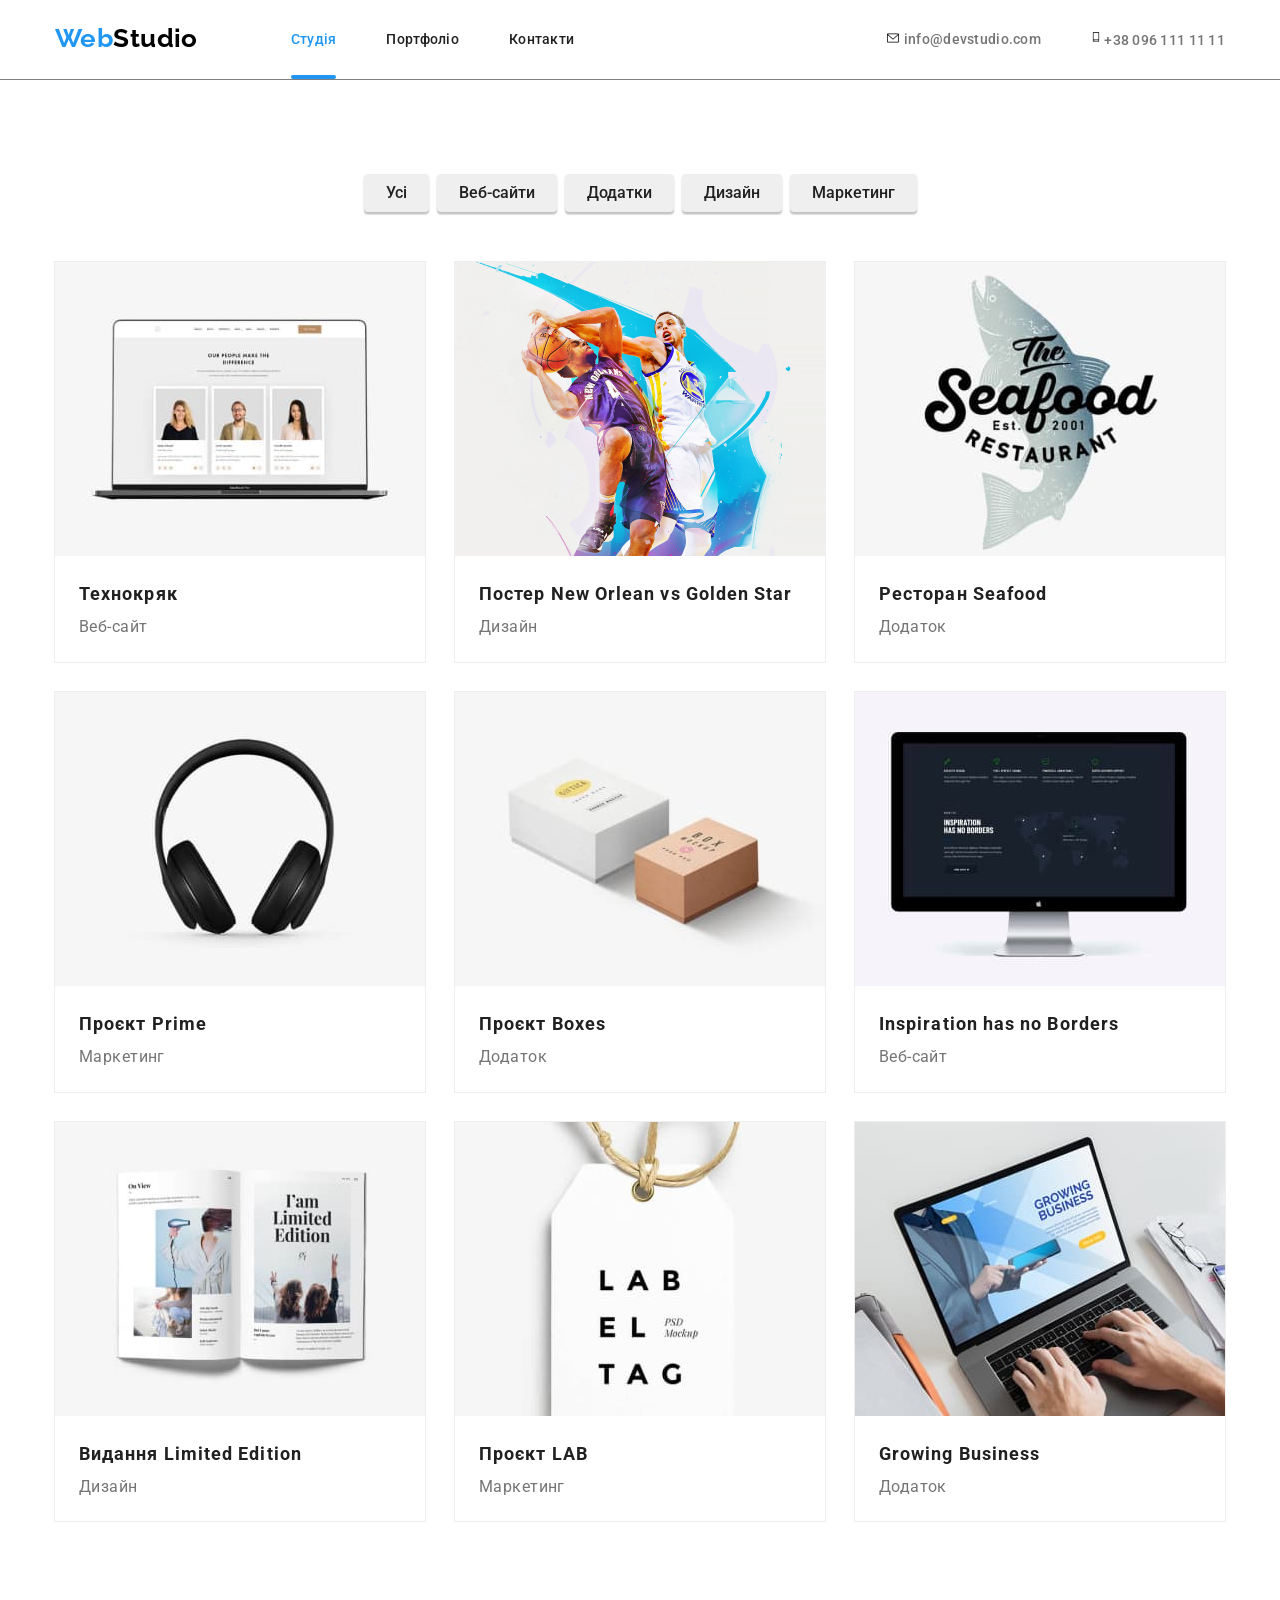
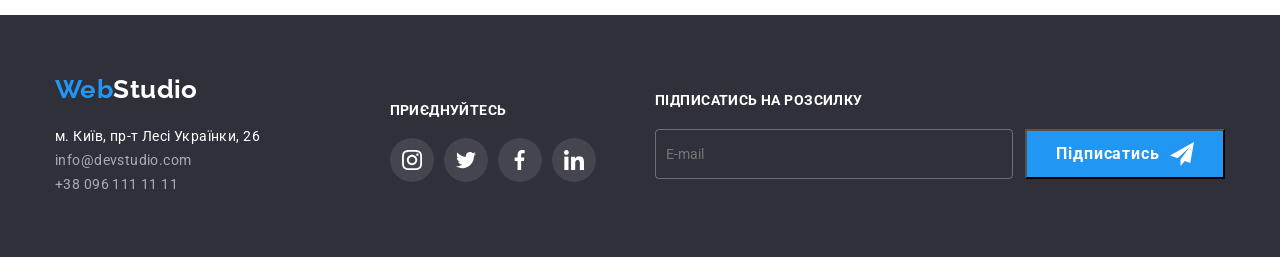
==== portfolio.html @ 10a31e35 "hw31" ====
<!DOCTYPE html>
<html lang="en">
  <head>
    <meta charset="UTF-8" />
    <meta name="viewport" content="width=device-width, initial-scale=1.0" />
    <title>Document</title>
    <link rel="preconnect" href="https://fonts.googleapis.com" />
    <link rel="preconnect" href="https://fonts.gstatic.com" crossorigin />
    <link
      href="https://fonts.googleapis.com/css2?family=Raleway:ital,wght@0,700;1,700&family=Roboto:wght@400;500;700;900&display=swap"
      rel="stylesheet"
    />
    <link
      rel="stylesheet"
      href="https://cdnjs.cloudflare.com/ajax/libs/modern-normalize/3.0.0/modern-normalize.min.css"
      integrity="sha512-3axTZ/bKFZH5/qLFTl4U+mDbBDFW+5QO5L7D1HnOhlhJbcNDIVJxoNm6It77g0eUdzfKZlHirayqRC2qJaAOJw=="
      crossorigin="anonymous"
      referrerpolicy="no-referrer"
    />
    <!-- <link rel="stylesheet" href="./css/style.css" /> -->
     <link rel="stylesheet" href=".//css/main.css"  >
  </head>
  <body>
    <header class="header">
      <div class="container header-position">
        <a class="logo" href="/">
          Web<span class="header-studio">Studio</span>
        </a>
        <nav class="nav">
          <ul class="menu">
            <li class="menu-item animate__animated animate__backInDown">
              <a class="menu-link menu-link-current" href="#" >Студія</a>
            </li>
            <li class="menu-item animate__animated animate__backInDown animate__delay-1s">
              <a class="menu-link" href="./portfolio.html">Портфоліо</a>
            </li>
            <li class="menu-item animate__animated animate__backInDown animate__delay-2s">
              <a class="menu-link" href="#">Контакти</a>
            </li>
          </ul>
        </nav>
        <ul class="contacts">
          <li class="contacts-item">
            <a class="contacts-link" href="mailto:info@devstudio.com">
              <svg class="svg-icons1" width="16" height="12">
                <use href="./icons/symbol-defs.svg#icon-envelope"></use>
              </svg>
              info@devstudio.com</a
            >
          </li>
          <li class="contacts-item">
            <a class="contacts-link" href="tel:380961111111">
              <svg class="svg-icons2" width="10" height="16">
                <use href="./icons/symbol-defs.svg#icon-smartphone"></use>
              </svg>
              +38 096 111 11 11</a
            >
          </li>
        </ul>
      </div>
    </header>
    <main>
      <section class="portfolio-hero">
        <h2 class="portfolio-hero-title">наші проекти</h2>
        <div class="container">
          <ul class="filter-list">
            <li class="filter-item">
              <button class="filter-button" type="button">Усі</button>
            </li>
            <li class="filter-item">
              <button class="filter-button" type="button">Веб-сайти</button>
            </li>
            <li class="filter-item">
              <button class="filter-button" type="button">Додатки</button>
            </li>
            <li class="filter-item">
              <button class="filter-button" type="button">Дизайн</button>
            </li>
            <li class="filter-item">
              <button class="filter-button" type="button">Маркетинг</button>
            </li>
          </ul>

          <ul class="galary">
            <li class="galary-item">
              <div class="image-box">
              <img
                class="image"
                src="./images/portfolio/nout.jpg"
                alt="ноутбук"/>
                <p class="image-description">Ресурс пропонує комплексні пропозиції з різним рівнем функціоналу та сервісів. Все це дозволить відвідувачу отримати вичерпні відомості про компанію чи приватну особу.</p>
              </div>
              <h3 class="galary-name">Технокряк</h3>
              <p class="galary-text">Веб-сайт</p>
            </li>
            <li class="galary-item">

             <div class="image-box">
              <img
                class="image"
                src="./images/portfolio/bascetball.jpg"
                alt="2 людини грають в баскетбол"/>
                 <p class="image-description">Ресурс пропонує комплексні пропозиції з різним рівнем функціоналу та сервісів. Все це дозволить відвідувачу отримати вичерпні відомості про компанію чи приватну особу.</p>
              </div>
              <h3 class="galary-name">Постер New Orlean vs Golden Star</h3>
              <p class="galary-text">Дизайн</p>
            </li>

            <li class="galary-item">
              <div class="image-box">
              <img
                class="image"
                src="./images/portfolio/seafood.jpg"
                alt="логотип ресторану море-продуктів"/>
                 <p class="image-description">Ресурс пропонує комплексні пропозиції з різним рівнем функціоналу та сервісів. Все це дозволить відвідувачу отримати вичерпні відомості про компанію чи приватну особу.</p>
                 </div>
              <h3 class="galary-name">Ресторан Seafood</h3>
              <p class="galary-text">Додаток</p>
            </li>
            <li class="galary-item">
              <div class="image-box">
              <img
                class="image"
                src="./images/portfolio/headfonse.jpg"
                alt="зображення навушників"/>
                 <p class="image-description">Ресурс пропонує комплексні пропозиції з різним рівнем функціоналу та сервісів. Все це дозволить відвідувачу отримати вичерпні відомості про компанію чи приватну особу.</p>
                 </div>
              <h3 class="galary-name">Проєкт Prime</h3>
              <p class="galary-text">Маркетинг</p>
            </li>

            <li class="galary-item">
              <div class="image-box">
              <img
                class="image"
                src="./images/portfolio/boxes.jpg"
                alt="зображення 2 коробок на столі mockup"/>
                 <p class="image-description">Ресурс пропонує комплексні пропозиції з різним рівнем функціоналу та сервісів. Все це дозволить відвідувачу отримати вичерпні відомості про компанію чи приватну особу.</p>
                 </div>
              <h3 class="galary-name">Проєкт Boxes</h3>
              <p class="galary-text">Додаток</p>
            </li>
            <li class="galary-item">
              <div class="image-box">
              <img
                class="image"
                src="./images/portfolio/monitor.jpg"
                alt="монітор від компаній apple"/>
                 <p class="image-description">Ресурс пропонує комплексні пропозиції з різним рівнем функціоналу та сервісів. Все це дозволить відвідувачу отримати вичерпні відомості про компанію чи приватну особу.</p>
                 </div>
              <h3 class="galary-name">Inspiration has no Borders</h3>
              <p class="galary-text">Веб-сайт</p>
            </li>

            <li class="galary-item">
              <div class="image-box">
              <img
                class="image"
                src="./images/portfolio/magazen.jpg"
                alt="журнал"/>
                 <p class="image-description">Ресурс пропонує комплексні пропозиції з різним рівнем функціоналу та сервісів. Все це дозволить відвідувачу отримати вичерпні відомості про компанію чи приватну особу.</p>
                </div>
              <h3 class="galary-name">Видання Limited Edition</h3>
              <p class="galary-text">Дизайн</p>
            </li>

            <li class="galary-item">
              <div class="image-box">
              <img
                class="image"
                src="./images/portfolio/label.jpg"
                alt="карточка"/>
                 <p class="image-description">Ресурс пропонує комплексні пропозиції з різним рівнем функціоналу та сервісів. Все це дозволить відвідувачу отримати вичерпні відомості про компанію чи приватну особу.</p>
                 </div>
              <h3 class="galary-name">Проєкт LAB</h3>
              <p class="galary-text">Маркетинг</p>
            </li>

            <li class="galary-item">
              <div class="image-box">
              <img
                class="image"
                src="./images/portfolio/laptop.jpg"
                alt="людина сидить за ноудбуком"/>
                 <p class="image-description">Ресурс пропонує комплексні пропозиції з різним рівнем функціоналу та сервісів. Все це дозволить відвідувачу отримати вичерпні відомості про компанію чи приватну особу.</p>
                </div>
              <h3 class="galary-name">Growing Business</h3>
              <p class="galary-text">Додаток</p>
            </li>
          </ul>
        </div>
      </section>
    </main>
    <footer class="footer">
      <div class="container footer-position">
        <div class="footer-contacts">
          <a class="logo-footer" href="/"
            >Web<span class="footer-studio">Studio</span></a
          >
          <address class="address">
            <p class="location">м. Київ, пр-т Лесі Українки, 26</p>
            <ul class="footers-contacts">
              <li class="footers-contacts-item">
                <a
                  class="footers-contacts-link"
                  href="mailto:info@devstudio.com"
                  >info@devstudio.com</a
                >
              </li>
              <li class="footers-contacts-item">
                <a class="footers-contacts-link" href="tel:380961111111"
                  >+38 096 111 11 11</a
                >
              </li>
            </ul>
          </address>
          
        </div>
        <div class="footer-socials">
          <h2 class="footer-socials-title">приєднуйтесь</h2>
          <ul class="footer-socials-list">
            <li class="footer-social-item">
              <a class="footer-social-link" href="">
                <svg class="footer-social-icon" width="20" height="20">
                  <use href="./icons/symbol-defs.svg#icon-instagram"></use>
                </svg>
              </a>
            </li>
            <li class="footer-social-item">
              <a class="footer-social-link" href="">
                <svg class="footer-social-icon" width="20" height="20">
                  <use href="./icons/symbol-defs.svg#icon-twitter"></use>
                </svg>
              </a>
            </li>
            <li class="footer-social-item">
              <a class="footer-social-link" href="">
                <svg class="footer-social-icon" width="20" height="20">
                  <use href="./icons/symbol-defs.svg#icon-facebook"></use>
                </svg>
              </a>
            </li>
            <li class="footer-social-item">
              <a class="footer-social-link" href="">
                <svg class="footer-social-icon" width="20" height="20">
                  <use href="./icons/symbol-defs.svg#icon-linkedin"></use>
                </svg>
              </a>
            </li>
          </ul>
         
        </div>
        <div class="footer-email">
          <h2 class="emailsreceivetitle">Підписатись на розсилку</h2>
          <form class="footer-form" action="">
            <input class="emails" type="email" placeholder="E-mail">
            <button class="footer-button" type="button">
              Підписатись 
              <svg class="footer-email-icon" width="24" height="24">
                <use href="./icons/symbol-defs.svg#icon-telegram"></use>
              </svg>
            </button>
          </form>
      </div>
    </div>
    </footer>
  </body>
</html>
---- css/main.css ----
a {
  text-decoration: none;
}

ul {
  margin: 0;
  padding: 0;
  list-style: none;
}

h1,
h2,
h3,
h4,
h5,
h6,
p {
  margin: 0;
}

img {
  max-width: 100%;
  display: block;
  height: auto;
}

body {
  font-family: "Roboto", sans-serif;
  font-weight: 400;
  font-size: 14px;
  letter-spacing: 0.03em;
}

.container {
  width: 1200px;
  margin-left: auto;
  margin-right: auto;
  padding-left: 15px;
  padding-right: 15px;
}

.header {
  padding-top: 24px;
  padding-bottom: 25px;
  border-bottom: 1px solid grey;
}

.header-position {
  display: flex;
  align-items: center;
}

.header-studio {
  color: #000000;
}

.menu {
  display: flex;
  flex-wrap: wrap;
  align-content: space-between;
  margin-left: 93px;
  -moz-column-gap: 50px;
       column-gap: 50px;
}

.menu-link {
  font-weight: 500;
  letter-spacing: 0.02em;
  color: #212121;
}

.menu-link-current {
  color: #2196f3;
  position: relative;
}

.menu-link-current::after {
  position: absolute;
  display: block;
  content: "";
  width: 100%;
  height: 4px;
  border-radius: 2px;
  background: #2196f3;
  bottom: -32px;
}

.contacts {
  display: flex;
  margin-left: auto;
  -moz-column-gap: 50px;
       column-gap: 50px;
  align-items: center;
}

.contacts-link {
  font-weight: 500;
  letter-spacing: 0.02em;
  color: #757575;
  transition: color 250ms cubic-bezier(0.4, 0, 0.2, 1);
}

.contacts-link:hover {
  color: #2196f3;
}

.contacts-link:hover .svg-icons1,
.contacts-link:hover .svg-icons2 {
  fill: #2196f3;
}

.logo {
  font-family: "Raleway", sans-serif;
  font-weight: 700;
  font-size: 26px;
  color: #2196f3;
}

.hero {
  padding-top: 200px;
  padding-bottom: 200px;
  background-color: #2f303a;
  background-image: url("../images/ImgOverlay.png"), url("../images/Img(2).jpg");
  background-repeat: no-repeat;
  background-position: center;
  max-width: 1600px;
  margin: 0 auto;
}

.hero-title {
  font-weight: 900;
  font-size: 44px;
  line-height: 1.36;
  letter-spacing: 0.06em;
  text-transform: uppercase;
  text-align: center;
  color: #ffffff;
  width: 696px;
  margin: 0 auto;
  margin-bottom: 30px;
}

.button {
  font-weight: 700;
  font-size: 16px;
  line-height: 1.87;
  letter-spacing: 0.06em;
  text-align: center;
  color: #fff;
  margin: 0 auto;
  display: block;
  background-color: #2196f3;
  padding: 10px 32px;
  border-radius: 4px;
}

.features {
  padding-bottom: 94px;
  padding-top: 94px;
}

.features-list {
  display: flex;
  -moz-column-gap: 30px;
       column-gap: 30px;
}

.features-title {
  display: none;
}

.features-icon {
  width: 270px;
  height: 120px;
  background-color: #f5f4fa;
  margin-bottom: 30px;
  display: flex;
  justify-content: center;
  align-items: center;
}

.features-item-name {
  font-weight: 700;
  text-transform: uppercase;
  color: #212121;
  margin-bottom: 10px;
}

.features-item-text {
  line-height: 1.71;
  color: #757575;
}

.services {
  padding-bottom: 94px;
}

.section-title {
  font-weight: 700;
  font-size: 36px;
  text-align: center;
  color: #212121;
  margin-bottom: 50px;
}

.services-list {
  display: flex;
  -moz-column-gap: 30px;
       column-gap: 30px;
  list-style: none;
  padding: 0;
}

.services-item {
  position: relative;
  flex: 1;
}

.image-caption {
  position: absolute;
  bottom: 0;
  left: 0;
  width: 100%;
  padding: 27px 0;
  background-color: rgba(47, 48, 58, 0.8);
  color: white;
  text-align: center;
  font-weight: 700;
  font-size: 14px;
  line-height: 1.14;
  letter-spacing: 0.03em;
  text-transform: uppercase;
}

.team {
  padding-top: 94px;
  padding-bottom: 94px;
  background-color: #f5f4fa;
}

.section-title {
  padding-bottom: 50px;
}

.team-list {
  display: flex;
  -moz-column-gap: 30px;
       column-gap: 30px;
}

.team-member {
  font-weight: 500;
  font-size: 16px;
  text-align: center;
  color: #212121;
  margin-bottom: 10px;
}

.team-position {
  font-size: 16px;
  text-align: center;
  color: #757575;
}

.social-list {
  display: flex;
  justify-content: center;
  align-items: center;
  margin-top: 28px;
  -moz-column-gap: 12px;
       column-gap: 12px;
}

.social-link {
  display: flex;
  width: 44px;
  height: 44px;
  border-radius: 50%;
  align-items: center;
  justify-content: center;
  transition: background-color 250ms cubic-bezier(0.4, 0, 0.2, 1);
}

.social-link:hover {
  background-color: #2196f3;
}

.social-link:hover .social-icon {
  fill: #ffffff;
}

.social-icon {
  fill: #afb1b8;
}

.team-member-content {
  padding-top: 30px;
  padding-bottom: 30px;
  text-align: center;
  box-shadow: 0 2px 1px 0 rgba(0, 0, 0, 0.2), 0 1px 1px 0 rgba(0, 0, 0, 0.14), 0 1px 3px 0 rgba(0, 0, 0, 0.12);
}

backdrop {
  position: fixed;
  top: 0;
  bottom: 0;
  right: 0;
  left: 0;
  background: rgba(0, 0, 0, 0.2);
}

.backdrop.is-hidden {
  opacity: 0;
  pointer-events: none;
  transition: transform 250ms cubic-bezier(0.4, 0, 0.2, 1);
}

.backdrop.is-hidden .modal {
  transform: translate(-50%, -50%) scale(0.5);
}

.modal {
  position: absolute;
  transform: translate(-50%, -50%) scale(1);
  z-index: 10;
  left: 50%;
  top: 50%;
  width: 528px;
  overflow: auto;
  background-color: rgba(0, 0, 0, 0.5);
  transition-property: transform;
  transition-duration: 250ms;
  transition-timing-function: cubic-bezier(0.4, 0, 0.2, 1);
}

.modal-content {
  background-color: #fff;
  padding: 40px;
  border-radius: 8px;
  width: 528px;
  position: relative;
}

.modal-close-btn {
  position: absolute;
  right: 15px;
  top: 10px;
  font-size: 24px;
  cursor: pointer;
  width: 30px;
  height: 30px;
  border: 1px solid rgba(0, 0, 0, 0.1);
  border-radius: 50%;
  background-color: transparent;
  transition: color 250ms cubic-bezier(0.4, 0, 0.2, 1);
}

.modal-close-btn:hover .close {
  color: #2196f3;
}

.modal-text {
  font-family: "Roboto", sans-serif;
  font-weight: 700;
  font-size: 20px;
  letter-spacing: 0.03em;
  text-align: center;
  color: #212121;
  margin-top: 12px;
}

.modal-form {
  margin-top: 12px;
}

.label {
  font-family: "Roboto", sans-serif;
  font-weight: 400;
  font-size: 12px;
  letter-spacing: 0.01em;
  color: #757575;
}

.modal-pl {
  display: flex;
}

.imput {
  margin-top: 4px;
}

.textarea {
  resize: none;
  height: 120px;
}

input,
textarea {
  width: 100%;
  padding: 10px;
  margin-top: 6px;
  margin-bottom: 15px;
  border: 1px solid #ccc;
  border-radius: 4px;
  transition: border-color 250ms cubic-bezier(0.4, 0, 0.2, 1);
}

.input:hover,
.textarea:hover {
  border-color: #2196f3;
}

.input-checkbox {
  width: 16px;
  height: 15px;
}

label {
  font-weight: bold;
}

.checkbox {
  font-size: 14px;
  font-weight: 400px;
}

.checkbox #main-text-checkbox {
  width: 400px;
  white-space: nowrap;
  font-family: "Roboto", sans-serif;
  font-weight: 400;
  font-size: 14px;
  line-height: 171%;
  letter-spacing: 0.03em;
  color: #757575;
}

.checkbox #secondary-text-checkbox {
  text-decoration: underline;
  -webkit-text-decoration-skip-ink: none;
          text-decoration-skip-ink: none;
  color: #2196f3;
}

.checkbox input {
  margin-right: 8px;
}

.button-modal {
  display: block;
  width: 200px;
  height: 50px;
  background-color: #2196f3;
  color: white;
  padding: 10px 0;
  border: none;
  border-radius: 4px;
  cursor: pointer;
  margin: 0 auto;
  font-family: "Roboto", sans-serif;
  font-weight: 700;
  font-size: 16px;
  line-height: 1.87;
  letter-spacing: 0.06em;
  text-align: center;
}

button[type=submit] {
  transition: background-color 250ms cubic-bezier(0.4, 0, 0.2, 1);
}

button[type=submit]:hover {
  background-color: #1976d2;
}

.inputwrap,
.phonewrap,
.emailwrap {
  position: relative;
}

.inputwrap:hover .icons {
  fill: #2196f3;
}

.phonewrap:hover .icons-phone {
  fill: #2196f3;
}

.emailwrap:hover .icons-email {
  fill: #2196f3;
}

.icons {
  width: 12px;
  height: 12px;
  fill: black;
  position: absolute;
  top: 36px;
  left: 8px;
}

.icons-phone {
  width: 13px;
  height: 13px;
  fill: black;
  position: absolute;
  top: 36px;
  left: 8px;
}

.icons-email {
  width: 13px;
  height: 13px;
  fill: black;
  position: absolute;
  top: 36px;
  left: 8px;
}

.portfolio-hero {
  padding-top: 94px;
  padding-bottom: 94px;
}

.portfolio-hero-title {
  display: none;
}

.filter-list {
  display: flex;
  -moz-column-gap: 8px;
       column-gap: 8px;
  justify-content: center;
  margin-bottom: 50px;
}

.filter-button {
  font-family: "Roboto", sans-serif;
  font-weight: 500;
  font-size: 16px;
  line-height: 1.62;
  text-align: center;
  color: #212121;
  border: none;
  padding: 6px 22px;
  border-radius: 4px;
  box-shadow: 0 2px 2px 0 rgba(0, 0, 0, 0.12), 0 1px 2px 0 rgba(0, 0, 0, 0.08), 0 3px 1px 0 rgba(0, 0, 0, 0.1);
  transition: background-color color 250ms cubic-bezier(0.4, 0, 0.2, 1);
}

.filter-button:hover {
  background-color: #2196f3;
  color: #fff;
}

.galary {
  display: flex;
  -moz-column-gap: 30px;
       column-gap: 30px;
  flex-wrap: wrap;
  row-gap: 30px;
}

.image-box {
  position: relative;
  overflow: hidden;
}

.image-box:hover .image-description {
  transform: translateY(0%);
}

.image-description {
  position: absolute;
  top: 0;
  left: 0;
  width: 100%;
  height: 100%;
  background: rgba(33, 150, 243, 0.9);
  padding: 64px 25px;
  font-weight: 400;
  font-size: 18px;
  line-height: 1.56;
  letter-spacing: 0.03em;
  color: #fff;
  transform: translateY(100%);
  transition: transform 250ms cubic-bezier(0.4, 0, 0.2, 1);
}

.galary-name {
  font-family: "Roboto", sans-serif;
  font-weight: 700;
  font-size: 18px;
  line-height: 2;
  letter-spacing: 0.06em;
  color: #212121;
  margin-top: 20px;
  margin-left: 24px;
  margin-right: 24px;
}

.galary-text {
  font-family: "Roboto", sans-serif;
  font-size: 16px;
  line-height: 1.87;
  color: #757575;
  margin-left: 24px;
  margin-right: 24px;
  margin-bottom: 20px;
}

.galary-item {
  outline: 1px solid #eeeeee;
  flex-basis: calc((100% - 60px) / 3);
  transition: box-shadow 250ms cubic-bezier(0.4, 0, 0.2, 1);
}

.galary-item:hover {
  box-shadow: 1px 4px 6px 0 rgba(0, 0, 0, 0.16), 0 4px 4px 0 rgba(0, 0, 0, 0.06), 0 1px 1px 0 rgba(0, 0, 0, 0.12);
}

.receiver-message {
  right: 10;
  position: absolute;
}

.emailsreceivetitle {
  color: white;
  font-weight: 700;
  font-size: 14px;
  line-height: 1.14;
  letter-spacing: 0.03em;
  text-transform: uppercase;
  margin-bottom: 20px;
}

.footer-form {
  display: flex;
  align-items: center;
}

.emails {
  display: block;
  width: 358px;
  height: 50px;
  margin: 0;
  background-color: transparent;
  border: 1px solid rgba(255, 255, 255, 0.3);
  border-radius: 4px;
}

.footer-button {
  display: flex;
  align-items: center;
  justify-content: center;
  -moz-column-gap: 10px;
       column-gap: 10px;
  width: 200px;
  height: 50px;
  margin-left: 12px;
  background-color: #2196f3;
  color: #ffffff;
  font-family: "Roboto", sans-serif;
  font-weight: 700;
  font-size: 16px;
  line-height: 187%;
  letter-spacing: 0.06em;
  text-align: center;
  color: #fff;
}

.footer-email-icon {
  fill: #ffffff;
}

.footer-studio {
  color: #ffffff;
}

.address {
  font-style: normal;
}

.footer {
  background-color: #2f303a;
  padding-top: 60px;
  padding-bottom: 60px;
}

.logo-footer {
  display: block;
  font-family: "Raleway", sans-serif;
  font-weight: 700;
  font-size: 26px;
  color: #2196f3;
  margin-bottom: 20px;
}

.footer-position {
  display: flex;
  align-items: center;
  justify-content: space-between;
}

.footer-socials {
  margin-left: 70px;
  margin-top: 12px;
}

.footer-socials-title {
  margin-bottom: 20px;
  color: #ffffff;
  text-transform: uppercase;
  font-size: 14px;
}

.footer-socials-list {
  display: flex;
  -moz-column-gap: 10px;
       column-gap: 10px;
}

.footer-social-link {
  display: flex;
  width: 44px;
  height: 44px;
  background-color: rgba(255, 255, 255, 0.1);
  border-radius: 50%;
  align-items: center;
  justify-content: center;
  transition: background-color 250ms cubic-bezier(0.4, 0, 0.2, 1);
}

.footer-social-link:hover {
  background-color: #2196f3;
}

.footer-social-icon {
  fill: #ffffff;
}

.location {
  line-height: 1.71;
  color: #fff;
}

.footers-contacts-link {
  line-height: 1.71;
  color: rgba(255, 255, 255, 0.6);
}/*# sourceMappingURL=main.css.map */
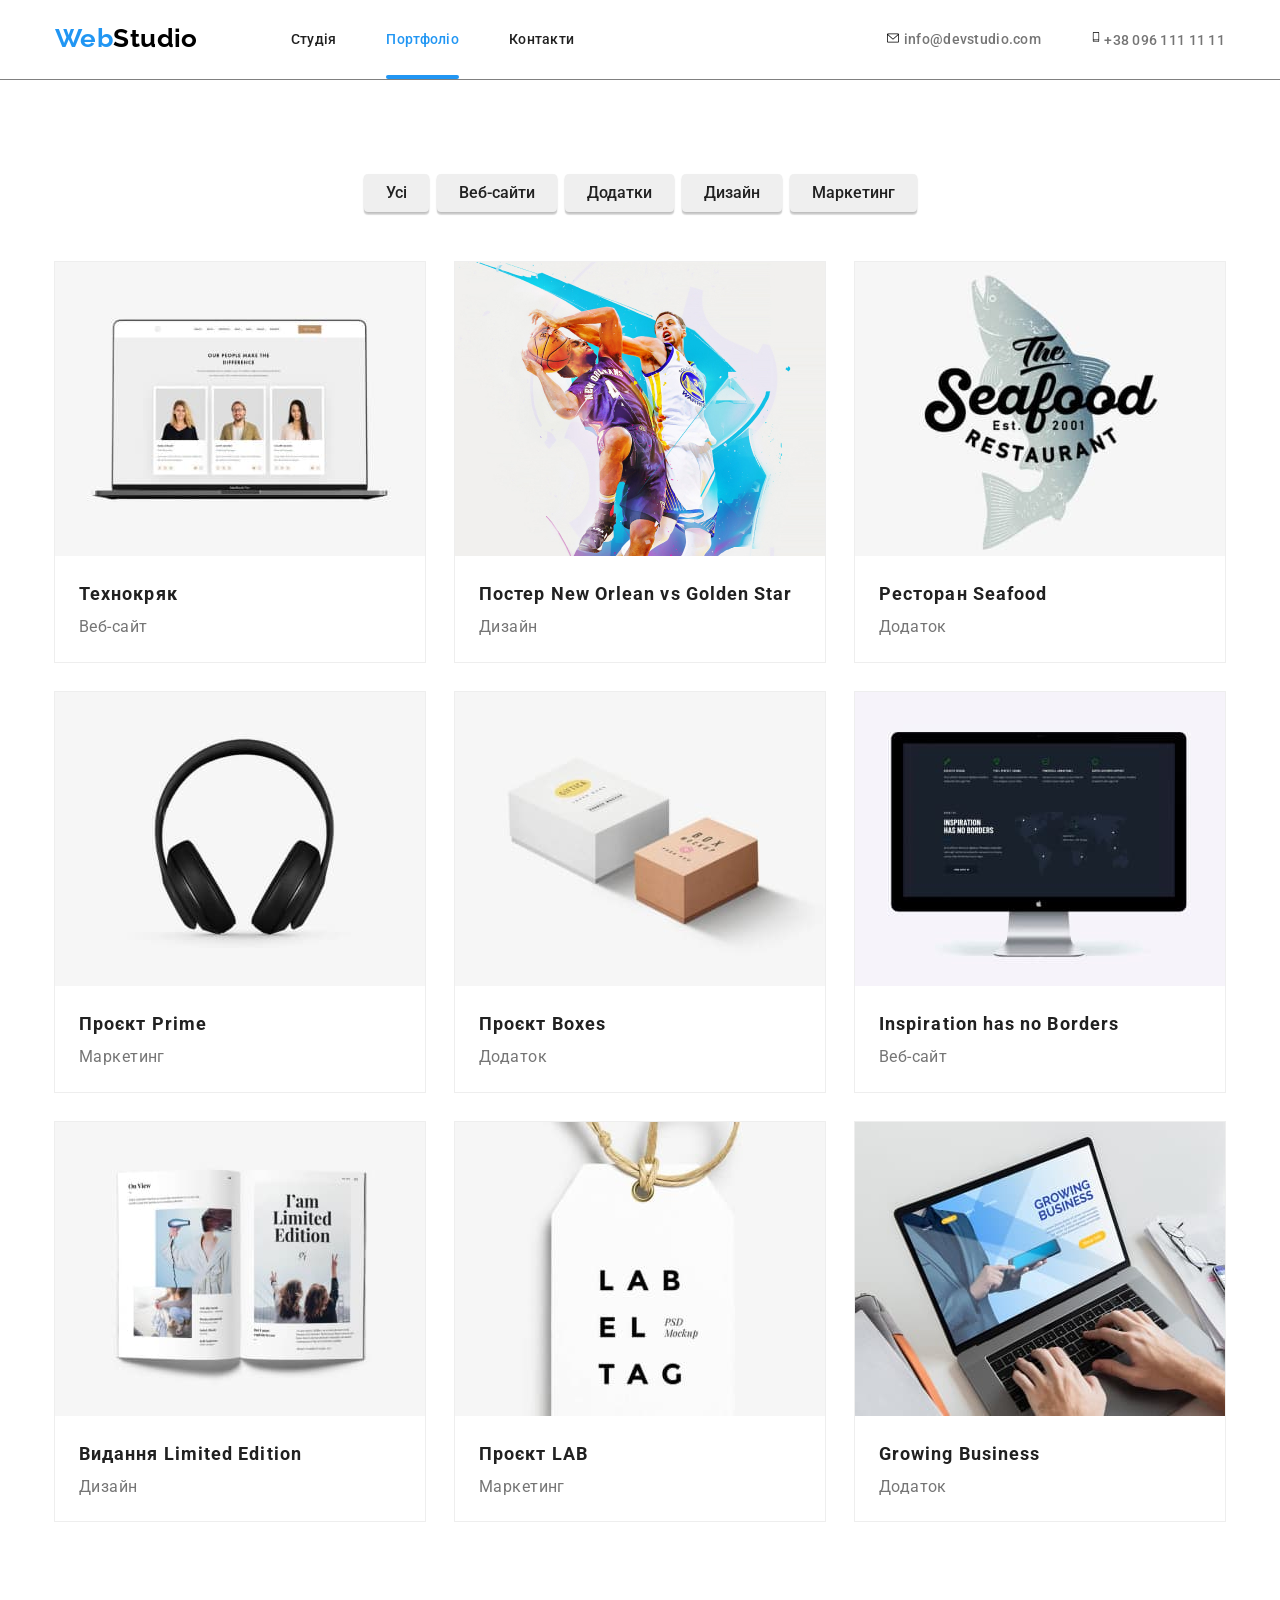
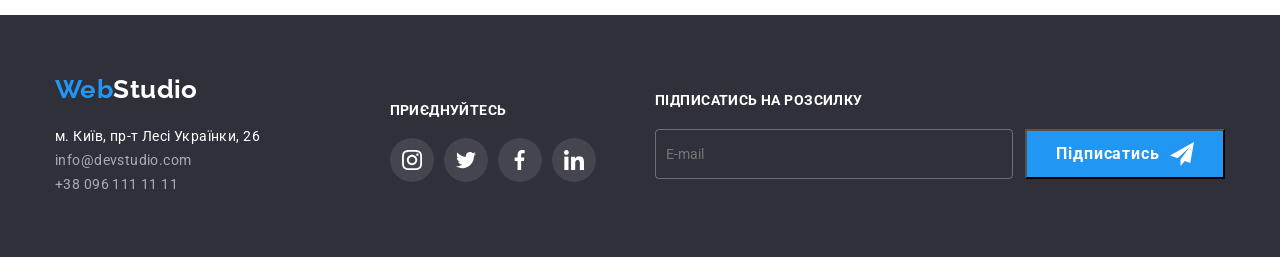
==== commit 69ca2ff3: "hw31rrr" ====
--- a/portfolio.html
+++ b/portfolio.html
@@ -29,10 +29,10 @@
         <nav class="nav">
           <ul class="menu">
             <li class="menu-item animate__animated animate__backInDown">
-              <a class="menu-link menu-link-current" href="#" >Студія</a>
+              <a class="menu-link " href="#" >Студія</a>
             </li>
             <li class="menu-item animate__animated animate__backInDown animate__delay-1s">
-              <a class="menu-link" href="./portfolio.html">Портфоліо</a>
+              <a class="menu-link menu-link-current" href="./portfolio.html">Портфоліо</a>
             </li>
             <li class="menu-item animate__animated animate__backInDown animate__delay-2s">
               <a class="menu-link" href="#">Контакти</a>
--- a/css/main.css
+++ b/css/main.css
@@ -298,224 +298,6 @@
   padding-bottom: 30px;
   text-align: center;
   box-shadow: 0 2px 1px 0 rgba(0, 0, 0, 0.2), 0 1px 1px 0 rgba(0, 0, 0, 0.14), 0 1px 3px 0 rgba(0, 0, 0, 0.12);
-}
-
-backdrop {
-  position: fixed;
-  top: 0;
-  bottom: 0;
-  right: 0;
-  left: 0;
-  background: rgba(0, 0, 0, 0.2);
-}
-
-.backdrop.is-hidden {
-  opacity: 0;
-  pointer-events: none;
-  transition: transform 250ms cubic-bezier(0.4, 0, 0.2, 1);
-}
-
-.backdrop.is-hidden .modal {
-  transform: translate(-50%, -50%) scale(0.5);
-}
-
-.modal {
-  position: absolute;
-  transform: translate(-50%, -50%) scale(1);
-  z-index: 10;
-  left: 50%;
-  top: 50%;
-  width: 528px;
-  overflow: auto;
-  background-color: rgba(0, 0, 0, 0.5);
-  transition-property: transform;
-  transition-duration: 250ms;
-  transition-timing-function: cubic-bezier(0.4, 0, 0.2, 1);
-}
-
-.modal-content {
-  background-color: #fff;
-  padding: 40px;
-  border-radius: 8px;
-  width: 528px;
-  position: relative;
-}
-
-.modal-close-btn {
-  position: absolute;
-  right: 15px;
-  top: 10px;
-  font-size: 24px;
-  cursor: pointer;
-  width: 30px;
-  height: 30px;
-  border: 1px solid rgba(0, 0, 0, 0.1);
-  border-radius: 50%;
-  background-color: transparent;
-  transition: color 250ms cubic-bezier(0.4, 0, 0.2, 1);
-}
-
-.modal-close-btn:hover .close {
-  color: #2196f3;
-}
-
-.modal-text {
-  font-family: "Roboto", sans-serif;
-  font-weight: 700;
-  font-size: 20px;
-  letter-spacing: 0.03em;
-  text-align: center;
-  color: #212121;
-  margin-top: 12px;
-}
-
-.modal-form {
-  margin-top: 12px;
-}
-
-.label {
-  font-family: "Roboto", sans-serif;
-  font-weight: 400;
-  font-size: 12px;
-  letter-spacing: 0.01em;
-  color: #757575;
-}
-
-.modal-pl {
-  display: flex;
-}
-
-.imput {
-  margin-top: 4px;
-}
-
-.textarea {
-  resize: none;
-  height: 120px;
-}
-
-input,
-textarea {
-  width: 100%;
-  padding: 10px;
-  margin-top: 6px;
-  margin-bottom: 15px;
-  border: 1px solid #ccc;
-  border-radius: 4px;
-  transition: border-color 250ms cubic-bezier(0.4, 0, 0.2, 1);
-}
-
-.input:hover,
-.textarea:hover {
-  border-color: #2196f3;
-}
-
-.input-checkbox {
-  width: 16px;
-  height: 15px;
-}
-
-label {
-  font-weight: bold;
-}
-
-.checkbox {
-  font-size: 14px;
-  font-weight: 400px;
-}
-
-.checkbox #main-text-checkbox {
-  width: 400px;
-  white-space: nowrap;
-  font-family: "Roboto", sans-serif;
-  font-weight: 400;
-  font-size: 14px;
-  line-height: 171%;
-  letter-spacing: 0.03em;
-  color: #757575;
-}
-
-.checkbox #secondary-text-checkbox {
-  text-decoration: underline;
-  -webkit-text-decoration-skip-ink: none;
-          text-decoration-skip-ink: none;
-  color: #2196f3;
-}
-
-.checkbox input {
-  margin-right: 8px;
-}
-
-.button-modal {
-  display: block;
-  width: 200px;
-  height: 50px;
-  background-color: #2196f3;
-  color: white;
-  padding: 10px 0;
-  border: none;
-  border-radius: 4px;
-  cursor: pointer;
-  margin: 0 auto;
-  font-family: "Roboto", sans-serif;
-  font-weight: 700;
-  font-size: 16px;
-  line-height: 1.87;
-  letter-spacing: 0.06em;
-  text-align: center;
-}
-
-button[type=submit] {
-  transition: background-color 250ms cubic-bezier(0.4, 0, 0.2, 1);
-}
-
-button[type=submit]:hover {
-  background-color: #1976d2;
-}
-
-.inputwrap,
-.phonewrap,
-.emailwrap {
-  position: relative;
-}
-
-.inputwrap:hover .icons {
-  fill: #2196f3;
-}
-
-.phonewrap:hover .icons-phone {
-  fill: #2196f3;
-}
-
-.emailwrap:hover .icons-email {
-  fill: #2196f3;
-}
-
-.icons {
-  width: 12px;
-  height: 12px;
-  fill: black;
-  position: absolute;
-  top: 36px;
-  left: 8px;
-}
-
-.icons-phone {
-  width: 13px;
-  height: 13px;
-  fill: black;
-  position: absolute;
-  top: 36px;
-  left: 8px;
-}
-
-.icons-email {
-  width: 13px;
-  height: 13px;
-  fill: black;
-  position: absolute;
-  top: 36px;
-  left: 8px;
 }
 
 .portfolio-hero {
@@ -748,4 +530,225 @@
 .footers-contacts-link {
   line-height: 1.71;
   color: rgba(255, 255, 255, 0.6);
+}
+
+.backdrop {
+  position: fixed;
+  top: 0;
+  bottom: 0;
+  right: 0;
+  left: 0;
+  background: rgba(0, 0, 0, 0.2);
+}
+
+.backdrop.is-hidden {
+  opacity: 0;
+  pointer-events: none;
+  transition: transform 250ms cubic-bezier(0.4, 0, 0.2, 1);
+}
+
+.backdrop.is-hidden .modal {
+  transform: translate(-50%, -50%) scale(0.5);
+}
+
+.modal {
+  position: absolute;
+  transform: translate(-50%, -50%) scale(1);
+  z-index: 10;
+  left: 50%;
+  top: 50%;
+  width: 528px;
+  overflow: auto;
+  background-color: rgba(0, 0, 0, 0.5);
+  transition-property: transform;
+  transition-duration: 250ms;
+  transition-timing-function: cubic-bezier(0.4, 0, 0.2, 1);
+}
+
+.modal-content {
+  background-color: #fff;
+  padding: 40px;
+  border-radius: 8px;
+  width: 528px;
+  position: relative;
+}
+
+.modal-close-btn {
+  position: absolute;
+  right: 15px;
+  top: 10px;
+  font-size: 24px;
+  cursor: pointer;
+  width: 30px;
+  height: 30px;
+  border: 1px solid rgba(0, 0, 0, 0.1);
+  border-radius: 50%;
+  background-color: transparent;
+  transition: color 250ms cubic-bezier(0.4, 0, 0.2, 1);
+}
+
+.modal-close-btn:hover .close {
+  color: #2196f3;
+}
+
+.modal-text {
+  font-family: "Roboto", sans-serif;
+  font-weight: 700;
+  font-size: 20px;
+  letter-spacing: 0.03em;
+  text-align: center;
+  color: #212121;
+  margin-top: 12px;
+}
+
+.modal-form {
+  margin-top: 12px;
+}
+
+.label {
+  font-family: "Roboto", sans-serif;
+  font-weight: 400;
+  font-size: 12px;
+  letter-spacing: 0.01em;
+  color: #757575;
+}
+
+.modal-pl {
+  display: flex;
+  align-items: center;
+  -moz-column-gap: 10px;
+       column-gap: 10px;
+}
+
+.imput {
+  margin-top: 4px;
+}
+
+.textarea {
+  resize: none;
+  height: 120px;
+}
+
+input,
+textarea {
+  width: 100%;
+  padding: 10px;
+  margin-top: 6px;
+  margin-bottom: 15px;
+  border: 1px solid #ccc;
+  border-radius: 4px;
+  transition: border-color 250ms cubic-bezier(0.4, 0, 0.2, 1);
+}
+
+.input:hover,
+.textarea:hover {
+  border-color: #2196f3;
+}
+
+.input-checkbox {
+  width: 16px;
+  height: 15px;
+}
+
+label {
+  font-weight: bold;
+}
+
+.checkbox {
+  font-size: 14px;
+  font-weight: 400px;
+}
+
+.checkbox #main-text-checkbox {
+  width: 400px;
+  white-space: nowrap;
+  font-family: "Roboto", sans-serif;
+  font-weight: 400;
+  font-size: 14px;
+  line-height: 171%;
+  letter-spacing: 0.03em;
+  color: #757575;
+}
+
+.checkbox #secondary-text-checkbox {
+  text-decoration: underline;
+  -webkit-text-decoration-skip-ink: none;
+          text-decoration-skip-ink: none;
+  color: #2196f3;
+}
+
+.checkbox input {
+  margin-right: 8px;
+}
+
+.button-modal {
+  display: block;
+  width: 200px;
+  height: 50px;
+  background-color: #2196f3;
+  color: white;
+  padding: 10px 0;
+  border: none;
+  border-radius: 4px;
+  cursor: pointer;
+  margin: 0 auto;
+  font-family: "Roboto", sans-serif;
+  font-weight: 700;
+  font-size: 16px;
+  line-height: 1.87;
+  letter-spacing: 0.06em;
+  text-align: center;
+}
+
+button[type=submit] {
+  transition: background-color 250ms cubic-bezier(0.4, 0, 0.2, 1);
+}
+
+button[type=submit]:hover {
+  background-color: #1976d2;
+}
+
+.inputwrap,
+.phonewrap,
+.emailwrap {
+  position: relative;
+}
+
+.inputwrap:hover .icons {
+  fill: #2196f3;
+}
+
+.phonewrap:hover .icons-phone {
+  fill: #2196f3;
+}
+
+.emailwrap:hover .icons-email {
+  fill: #2196f3;
+}
+
+.icons {
+  width: 12px;
+  height: 12px;
+  fill: black;
+  position: absolute;
+  top: 36px;
+  left: 8px;
+}
+
+.icons-phone {
+  width: 13px;
+  height: 13px;
+  fill: black;
+  position: absolute;
+  top: 36px;
+  left: 8px;
+}
+
+.icons-email {
+  width: 13px;
+  height: 13px;
+  fill: black;
+  position: absolute;
+  top: 36px;
+  left: 8px;
 }/*# sourceMappingURL=main.css.map */
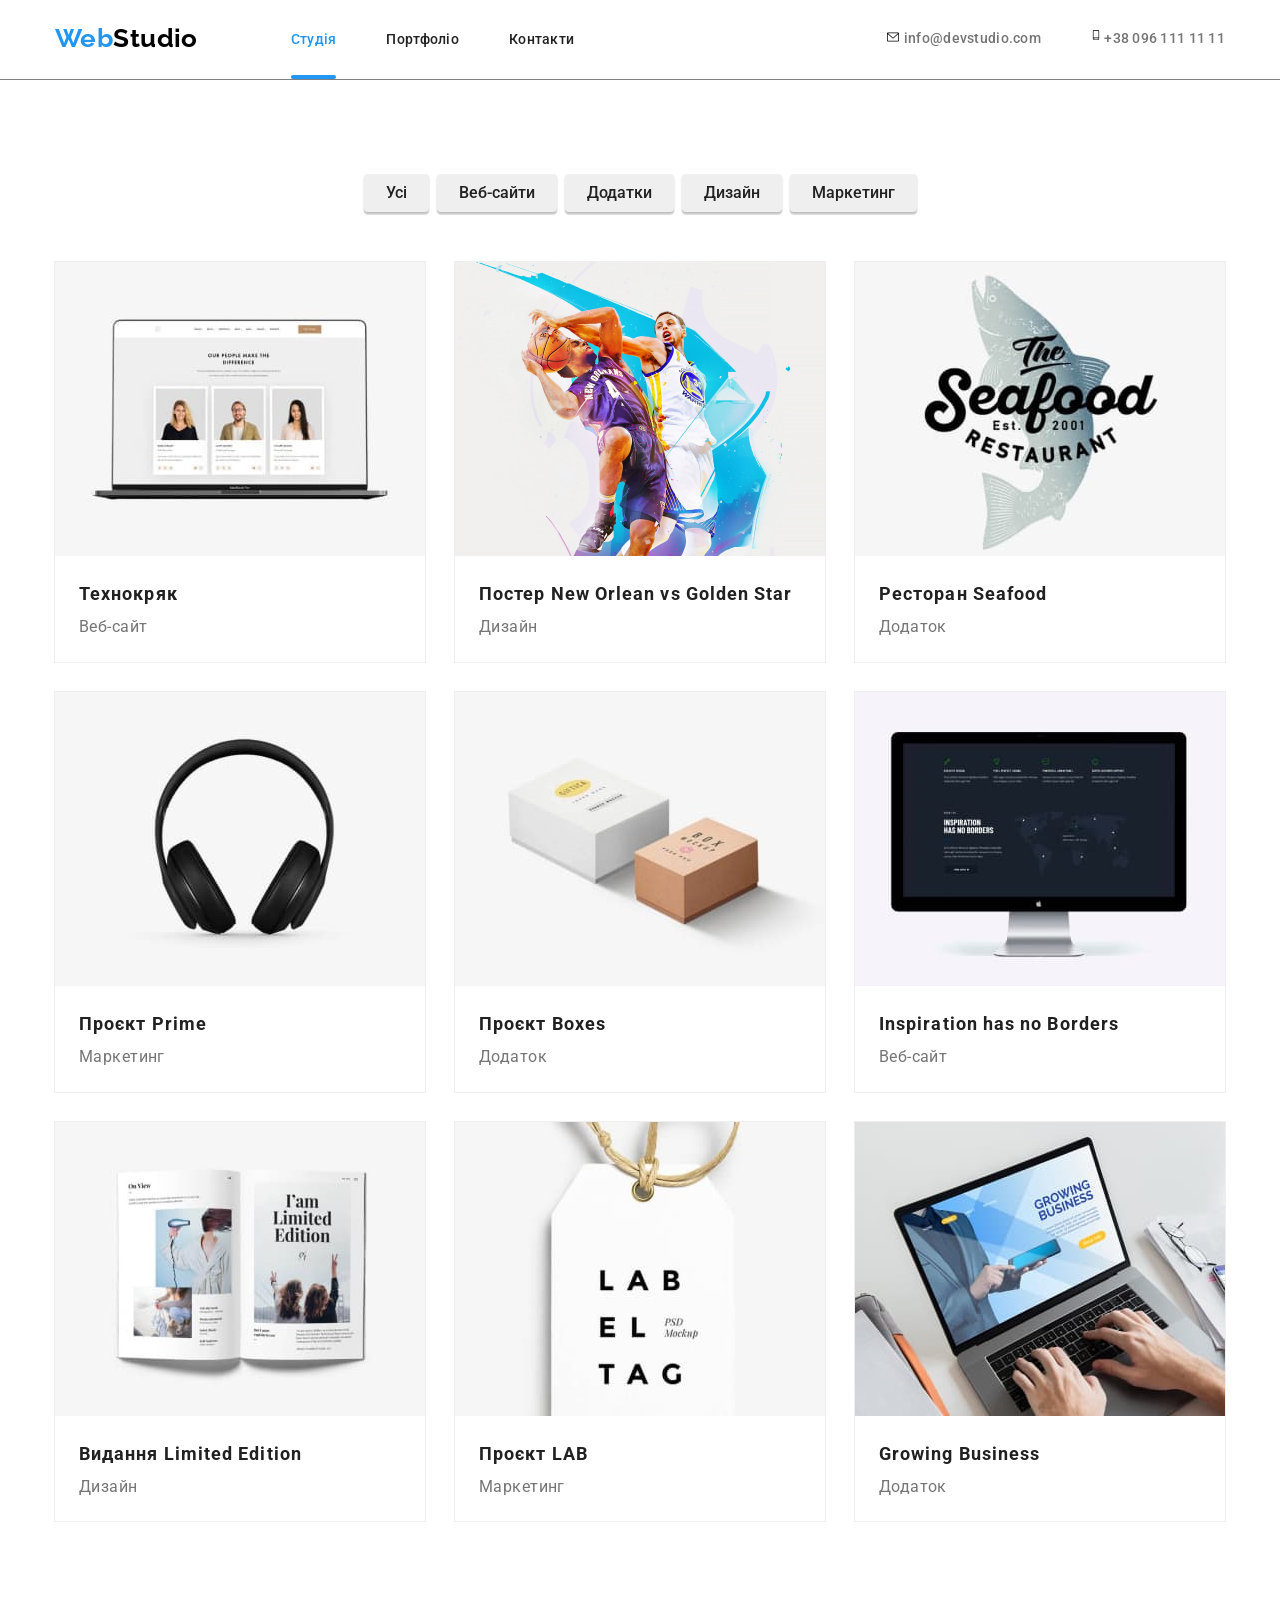
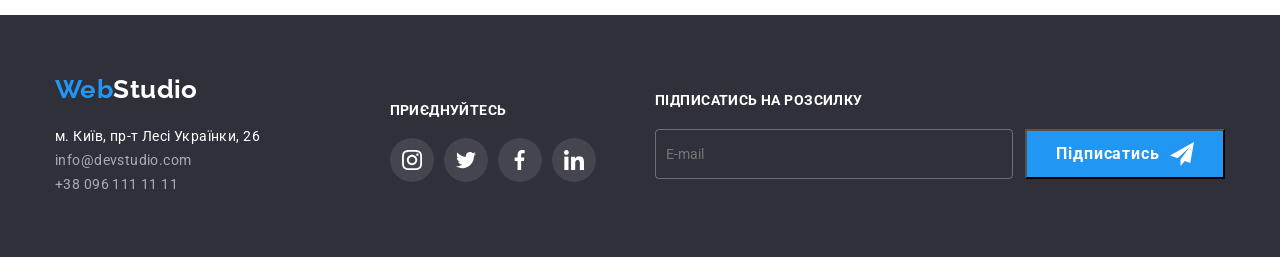
==== commit 5a1e388a: "hw-32" ====
--- a/portfolio.html
+++ b/portfolio.html
@@ -21,36 +21,40 @@
      <link rel="stylesheet" href=".//css/main.css"  >
   </head>
   <body>
-    <header class="header">
-      <div class="container header-position">
+     <header class="header">
+      <div class="container header__position">
         <a class="logo" href="/">
-          Web<span class="header-studio">Studio</span>
+          Web<span class="logo__header-studio">Studio</span>
         </a>
         <nav class="nav">
           <ul class="menu">
-            <li class="menu-item animate__animated animate__backInDown">
-              <a class="menu-link " href="#" >Студія</a>
-            </li>
-            <li class="menu-item animate__animated animate__backInDown animate__delay-1s">
-              <a class="menu-link menu-link-current" href="./portfolio.html">Портфоліо</a>
-            </li>
-            <li class="menu-item animate__animated animate__backInDown animate__delay-2s">
-              <a class="menu-link" href="#">Контакти</a>
+            <li class="menu__item animate__animated animate__backInDown">
+              <a class="menu__link menu-link-current" href="#">Студія</a>
+            </li>
+            <li
+              class="menu__item animate__animated animate__backInDown animate__delay-1s"
+            >
+              <a class="menu__link" href="./portfolio.html">Портфоліо</a>
+            </li>
+            <li
+              class="menu__item animate__animated animate__backInDown animate__delay-2s"
+            >
+              <a class="menu__link" href="#">Контакти</a>
             </li>
           </ul>
         </nav>
         <ul class="contacts">
-          <li class="contacts-item">
-            <a class="contacts-link" href="mailto:info@devstudio.com">
-              <svg class="svg-icons1" width="16" height="12">
+          <li class="contacts__item">
+            <a class="contacts__link" href="mailto:info@devstudio.com">
+              <svg class="contacts__svg-icons1" width="16" height="12">
                 <use href="./icons/symbol-defs.svg#icon-envelope"></use>
               </svg>
               info@devstudio.com</a
             >
           </li>
-          <li class="contacts-item">
-            <a class="contacts-link" href="tel:380961111111">
-              <svg class="svg-icons2" width="10" height="16">
+          <li class="contacts__item">
+            <a class="contacts__link" href="tel:380961111111">
+              <svg class="contacts__svg-icons2" width="10" height="16">
                 <use href="./icons/symbol-defs.svg#icon-smartphone"></use>
               </svg>
               +38 096 111 11 11</a
@@ -191,78 +195,79 @@
         </div>
       </section>
     </main>
-    <footer class="footer">
+     <footer class="footer">
       <div class="container footer-position">
         <div class="footer-contacts">
-          <a class="logo-footer" href="/"
-            >Web<span class="footer-studio">Studio</span></a
+          <a class="footer-contacts__logo-footer" href="/"
+            >Web<span class="footer-contacts__studio">Studio</span></a
           >
           <address class="address">
-            <p class="location">м. Київ, пр-т Лесі Українки, 26</p>
-            <ul class="footers-contacts">
-              <li class="footers-contacts-item">
-                <a
-                  class="footers-contacts-link"
-                  href="mailto:info@devstudio.com"
+            <p class="address__location">м. Київ, пр-т Лесі Українки, 26</p>
+            <ul class="contacts">
+              <li class="contacts__item">
+                <a class="contacts__link" href="mailto:info@devstudio.com"
                   >info@devstudio.com</a
                 >
               </li>
-              <li class="footers-contacts-item">
-                <a class="footers-contacts-link" href="tel:380961111111"
+              <li class="contacts__item">
+                <a class="contacts__link" href="tel:380961111111"
                   >+38 096 111 11 11</a
                 >
               </li>
             </ul>
           </address>
-          
         </div>
         <div class="footer-socials">
-          <h2 class="footer-socials-title">приєднуйтесь</h2>
-          <ul class="footer-socials-list">
-            <li class="footer-social-item">
-              <a class="footer-social-link" href="">
-                <svg class="footer-social-icon" width="20" height="20">
+          <h2 class="footer-socials__title">приєднуйтесь</h2>
+          <ul class="socials">
+            <li class="socials__item">
+              <a class="socials__link" href="">
+                <svg class="socials__icon" width="20" height="20">
                   <use href="./icons/symbol-defs.svg#icon-instagram"></use>
                 </svg>
               </a>
             </li>
-            <li class="footer-social-item">
-              <a class="footer-social-link" href="">
-                <svg class="footer-social-icon" width="20" height="20">
+            <li class="socials__item">
+              <a class="socials__link" href="">
+                <svg class="socials__icon" width="20" height="20">
                   <use href="./icons/symbol-defs.svg#icon-twitter"></use>
                 </svg>
               </a>
             </li>
-            <li class="footer-social-item">
-              <a class="footer-social-link" href="">
-                <svg class="footer-social-icon" width="20" height="20">
+            <li class="socials__item">
+              <a class="socials__link" href="">
+                <svg class="socials__icon" width="20" height="20">
                   <use href="./icons/symbol-defs.svg#icon-facebook"></use>
                 </svg>
               </a>
             </li>
-            <li class="footer-social-item">
-              <a class="footer-social-link" href="">
-                <svg class="footer-social-icon" width="20" height="20">
+            <li class="socials__item">
+              <a class="socials__link" href="">
+                <svg class="socials__icon" width="20" height="20">
                   <use href="./icons/symbol-defs.svg#icon-linkedin"></use>
                 </svg>
               </a>
             </li>
           </ul>
-         
-        </div>
-        <div class="footer-email">
-          <h2 class="emailsreceivetitle">Підписатись на розсилку</h2>
-          <form class="footer-form" action="">
-            <input class="emails" type="email" placeholder="E-mail">
-            <button class="footer-button" type="button">
-              Підписатись 
-              <svg class="footer-email-icon" width="24" height="24">
+        </div>
+        <div class="supscription">
+          <h2 class="supscription__title">Підписатись на розсилку</h2>
+          <form class="supscription__form" action="">
+            <input
+              class="supscription__emails"
+              type="email"
+              placeholder="E-mail"
+            />
+            <button class="supscription__button" type="button">
+              Підписатись
+              <svg class="supscription__icon" width="24" height="24">
                 <use href="./icons/symbol-defs.svg#icon-telegram"></use>
               </svg>
             </button>
           </form>
+        </div>
       </div>
-    </div>
     </footer>
+
   </body>
 </html>
--- a/css/main.css
+++ b/css/main.css
@@ -44,17 +44,20 @@
   padding-bottom: 25px;
   border-bottom: 1px solid grey;
 }
-
-.header-position {
-  display: flex;
-  align-items: center;
-}
-
-.header-studio {
+.header .header__position {
+  display: flex;
+  align-items: center;
+}
+.header .logo__header-studio {
   color: #000000;
 }
-
-.menu {
+.header .logo {
+  font-family: "Raleway", sans-serif;
+  font-weight: 700;
+  font-size: 26px;
+  color: #2196f3;
+}
+.header .menu {
   display: flex;
   flex-wrap: wrap;
   align-content: space-between;
@@ -62,19 +65,16 @@
   -moz-column-gap: 50px;
        column-gap: 50px;
 }
-
-.menu-link {
+.header .menu__link {
   font-weight: 500;
   letter-spacing: 0.02em;
   color: #212121;
 }
-
-.menu-link-current {
+.header .menu-link-current {
   color: #2196f3;
   position: relative;
 }
-
-.menu-link-current::after {
+.header .menu-link-current::after {
   position: absolute;
   display: block;
   content: "";
@@ -84,36 +84,25 @@
   background: #2196f3;
   bottom: -32px;
 }
-
-.contacts {
+.header .contacts {
   display: flex;
   margin-left: auto;
   -moz-column-gap: 50px;
        column-gap: 50px;
   align-items: center;
 }
-
-.contacts-link {
+.header .contacts__link {
   font-weight: 500;
   letter-spacing: 0.02em;
   color: #757575;
   transition: color 250ms cubic-bezier(0.4, 0, 0.2, 1);
 }
-
-.contacts-link:hover {
+.header .contacts .contacts__link:hover {
   color: #2196f3;
 }
-
-.contacts-link:hover .svg-icons1,
-.contacts-link:hover .svg-icons2 {
+.header .contacts .contacts__link:hover .contacts__link:hover .svg-icons1,
+.header .contacts .contacts__link:hover .contacts__link:hover .svg-icons2 {
   fill: #2196f3;
-}
-
-.logo {
-  font-family: "Raleway", sans-serif;
-  font-weight: 700;
-  font-size: 26px;
-  color: #2196f3;
 }
 
 .hero {
@@ -126,8 +115,7 @@
   max-width: 1600px;
   margin: 0 auto;
 }
-
-.hero-title {
+.hero__title {
   font-weight: 900;
   font-size: 44px;
   line-height: 1.36;
@@ -139,8 +127,7 @@
   margin: 0 auto;
   margin-bottom: 30px;
 }
-
-.button {
+.hero .button {
   font-weight: 700;
   font-size: 16px;
   line-height: 1.87;
@@ -158,18 +145,15 @@
   padding-bottom: 94px;
   padding-top: 94px;
 }
-
-.features-list {
+.features__title {
+  display: none;
+}
+.features .features-list {
   display: flex;
   -moz-column-gap: 30px;
        column-gap: 30px;
 }
-
-.features-title {
-  display: none;
-}
-
-.features-icon {
+.features .features-list__icon {
   width: 270px;
   height: 120px;
   background-color: #f5f4fa;
@@ -178,15 +162,13 @@
   justify-content: center;
   align-items: center;
 }
-
-.features-item-name {
+.features .features-list__name {
   font-weight: 700;
   text-transform: uppercase;
   color: #212121;
   margin-bottom: 10px;
 }
-
-.features-item-text {
+.features .features-list__text {
   line-height: 1.71;
   color: #757575;
 }
@@ -194,8 +176,7 @@
 .services {
   padding-bottom: 94px;
 }
-
-.section-title {
+.services .services__title {
   font-weight: 700;
   font-size: 36px;
   text-align: center;
@@ -210,13 +191,11 @@
   list-style: none;
   padding: 0;
 }
-
-.services-item {
+.services-list__item {
   position: relative;
   flex: 1;
 }
-
-.image-caption {
+.services-list__item .services-list__caption {
   position: absolute;
   bottom: 0;
   left: 0;
@@ -232,36 +211,6 @@
   text-transform: uppercase;
 }
 
-.team {
-  padding-top: 94px;
-  padding-bottom: 94px;
-  background-color: #f5f4fa;
-}
-
-.section-title {
-  padding-bottom: 50px;
-}
-
-.team-list {
-  display: flex;
-  -moz-column-gap: 30px;
-       column-gap: 30px;
-}
-
-.team-member {
-  font-weight: 500;
-  font-size: 16px;
-  text-align: center;
-  color: #212121;
-  margin-bottom: 10px;
-}
-
-.team-position {
-  font-size: 16px;
-  text-align: center;
-  color: #757575;
-}
-
 .social-list {
   display: flex;
   justify-content: center;
@@ -270,8 +219,7 @@
   -moz-column-gap: 12px;
        column-gap: 12px;
 }
-
-.social-link {
+.social-list__link {
   display: flex;
   width: 44px;
   height: 44px;
@@ -280,24 +228,14 @@
   justify-content: center;
   transition: background-color 250ms cubic-bezier(0.4, 0, 0.2, 1);
 }
-
-.social-link:hover {
+.social-list__link:hover {
   background-color: #2196f3;
 }
-
-.social-link:hover .social-icon {
+.social-list__link:hover .social-list__icon {
   fill: #ffffff;
 }
-
-.social-icon {
+.social-list__link .social-list__icon {
   fill: #afb1b8;
-}
-
-.team-member-content {
-  padding-top: 30px;
-  padding-bottom: 30px;
-  text-align: center;
-  box-shadow: 0 2px 1px 0 rgba(0, 0, 0, 0.2), 0 1px 1px 0 rgba(0, 0, 0, 0.14), 0 1px 3px 0 rgba(0, 0, 0, 0.12);
 }
 
 .portfolio-hero {
@@ -456,7 +394,54 @@
   fill: #ffffff;
 }
 
-.footer-studio {
+.team {
+  padding-top: 94px;
+  padding-bottom: 94px;
+  background-color: #f5f4fa;
+}
+.team .team__title {
+  padding-bottom: 50px;
+  font-family: "Roboto", sans-serif;
+  font-weight: 700;
+  font-size: 36px;
+  letter-spacing: 0.03em;
+  text-align: center;
+  color: #212121;
+}
+
+.team-list {
+  display: flex;
+  -moz-column-gap: 30px;
+       column-gap: 30px;
+}
+.team-list .member-content {
+  padding-top: 30px;
+  padding-bottom: 30px;
+  text-align: center;
+  box-shadow: 0 2px 1px 0 rgba(0, 0, 0, 0.2), 0 1px 1px 0 rgba(0, 0, 0, 0.14), 0 1px 3px 0 rgba(0, 0, 0, 0.12);
+}
+.team-list .member-content__team-member {
+  margin-bottom: 10px;
+  font-family: "Roboto", sans-serif;
+  font-weight: 500;
+  font-size: 16px;
+  letter-spacing: 0.03em;
+  text-align: center;
+  color: #212121;
+}
+.team-list .member-content__team-position {
+  font-size: 16px;
+  text-align: center;
+  color: #757575;
+  font-family: "Roboto", sans-serif;
+  font-weight: 400;
+  font-size: 16px;
+  letter-spacing: 0.03em;
+  text-align: center;
+  color: #757575;
+}
+
+.footer-contacts__studio {
   color: #ffffff;
 }
 
@@ -470,7 +455,7 @@
   padding-bottom: 60px;
 }
 
-.logo-footer {
+.footer-contacts__logo-footer {
   display: block;
   font-family: "Raleway", sans-serif;
   font-weight: 700;
@@ -490,20 +475,20 @@
   margin-top: 12px;
 }
 
-.footer-socials-title {
+.footer-socials__title {
   margin-bottom: 20px;
   color: #ffffff;
   text-transform: uppercase;
   font-size: 14px;
 }
 
-.footer-socials-list {
+.socials {
   display: flex;
   -moz-column-gap: 10px;
        column-gap: 10px;
 }
 
-.footer-social-link {
+.socials__link {
   display: flex;
   width: 44px;
   height: 44px;
@@ -514,22 +499,71 @@
   transition: background-color 250ms cubic-bezier(0.4, 0, 0.2, 1);
 }
 
-.footer-social-link:hover {
+.socials__link:hover {
   background-color: #2196f3;
 }
 
-.footer-social-icon {
+.socials__icon {
   fill: #ffffff;
 }
 
-.location {
+.address__location {
   line-height: 1.71;
   color: #fff;
 }
 
-.footers-contacts-link {
+.contacts__link {
   line-height: 1.71;
   color: rgba(255, 255, 255, 0.6);
+}
+
+.supscription__title {
+  color: white;
+  font-weight: 700;
+  font-size: 14px;
+  line-height: 1.14;
+  letter-spacing: 0.03em;
+  text-transform: uppercase;
+  margin-bottom: 20px;
+}
+
+.supscription__form {
+  display: flex;
+  align-items: center;
+}
+
+.supscription__emails {
+  display: block;
+  width: 358px;
+  height: 50px;
+  margin: 0;
+  background-color: transparent;
+  border: 1px solid rgba(255, 255, 255, 0.3);
+  border-radius: 4px;
+}
+
+.supscription__button {
+  display: flex;
+  align-items: center;
+  justify-content: center;
+  -moz-column-gap: 10px;
+       column-gap: 10px;
+  width: 200px;
+  height: 50px;
+  margin-left: 12px;
+  background-color: #2196f3;
+  color: #ffffff;
+  font-family: var(--font-family);
+  font-weight: 700;
+  font-size: 16px;
+  line-height: 187%;
+  letter-spacing: 0.06em;
+  text-align: center;
+  color: #fff;
+}
+
+.supscription__icon {
+  fill: #ffffff;
 }
 
 .backdrop {
